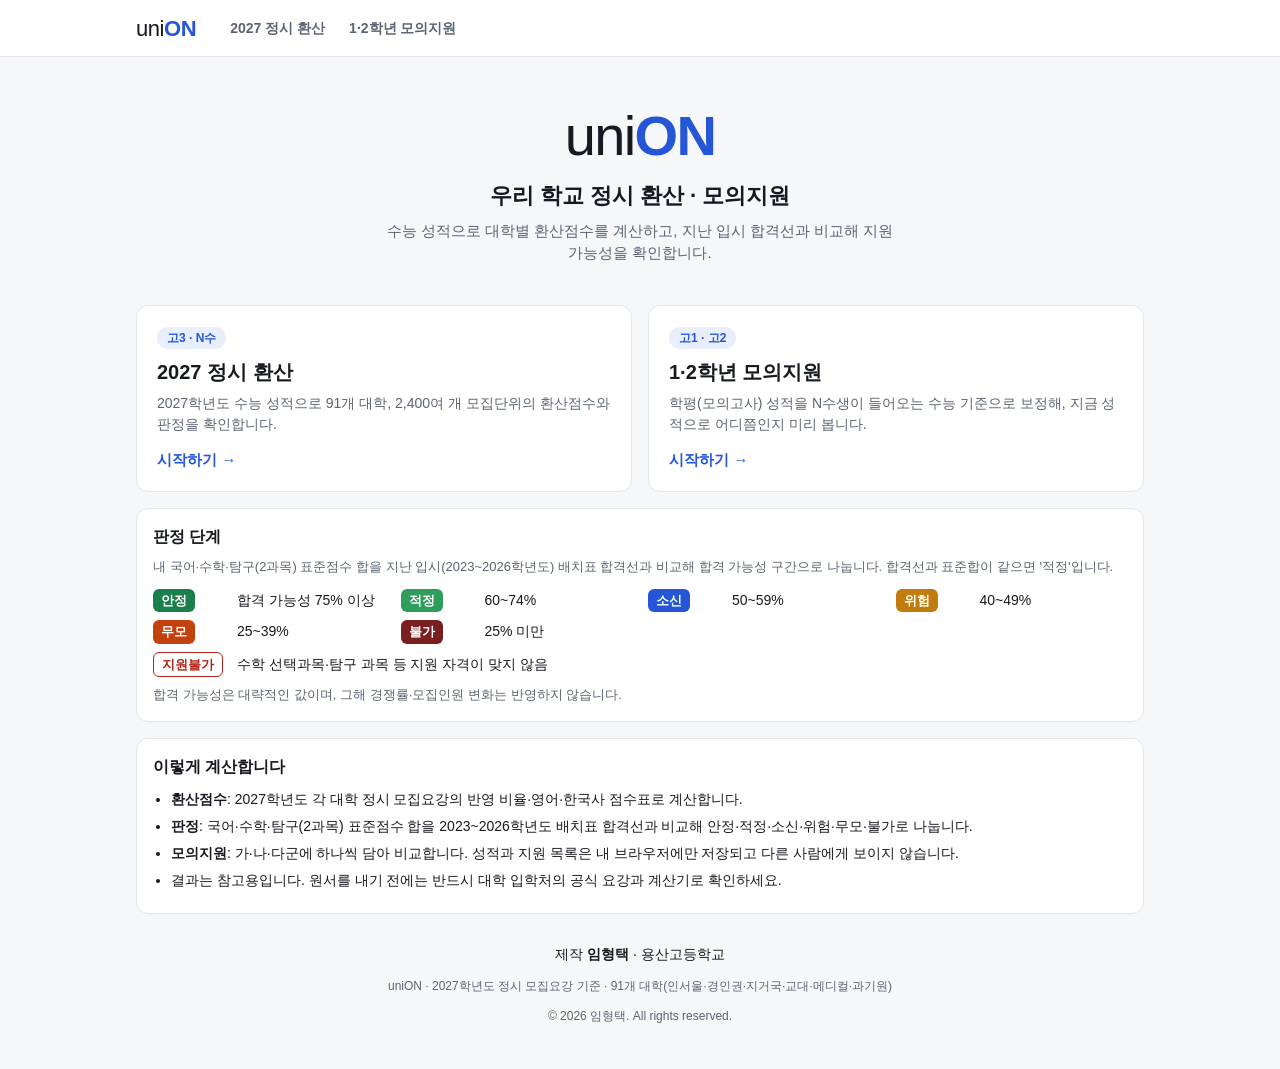
==== index.html @ ff9a6ece "사이트 갱신: 처음 화면에 판정 단계(안정~불가·지원불가) 설명 추가 Co-Authored-By: Claude Opus 5.5 <noreply@anthropic.com> Claud" ====
<!doctype html>
<html lang="ko">
<head>
<meta charset="utf-8">
<meta name="viewport" content="width=device-width, initial-scale=1">
<title>uniON</title>
<link rel="stylesheet" href="style.css">
</head>
<body data-mode="home">
<header class="top">
  <div class="wrap top-in">
    <a class="brand" href="index.html" aria-label="uniON 처음 화면">uni<b>ON</b></a>
    <nav class="tabs" aria-label="메뉴">
      <a href="jungsi.html">2027 정시 환산</a>
      <a href="mock.html">1·2학년 모의지원</a>
    </nav>
  </div>
</header>

<main class="wrap home">
  <section class="hero">
    <p class="hero-brand">uni<b>ON</b></p>
    <h1>우리 학교 정시 환산 · 모의지원</h1>
    <p class="hero-sub">수능 성적으로 대학별 환산점수를 계산하고, 지난 입시 합격선과 비교해 지원 가능성을 확인합니다.</p>
  </section>

  <section class="entry">
    <a class="entry-card" href="jungsi.html">
      <span class="entry-tag">고3 · N수</span>
      <h2>2027 정시 환산</h2>
      <p>2027학년도 수능 성적으로 91개 대학, 2,400여 개 모집단위의 환산점수와 판정을 확인합니다.</p>
      <span class="entry-go">시작하기 →</span>
    </a>
    <a class="entry-card" href="mock.html">
      <span class="entry-tag">고1 · 고2</span>
      <h2>1·2학년 모의지원</h2>
      <p>학평(모의고사) 성적을 N수생이 들어오는 수능 기준으로 보정해, 지금 성적으로 어디쯤인지 미리 봅니다.</p>
      <span class="entry-go">시작하기 →</span>
    </a>
  </section>

  <section class="card legend-home">
    <h2>판정 단계</h2>
    <p class="hint">내 국어·수학·탐구(2과목) 표준점수 합을 지난 입시(2023~2026학년도) 배치표 합격선과 비교해 합격 가능성 구간으로 나눕니다. 합격선과 표준합이 같으면 '적정'입니다.</p>
    <dl class="tiers-legend">
      <div><dt><span class="tier t1">안정</span></dt><dd>합격 가능성 75% 이상</dd></div>
      <div><dt><span class="tier t2">적정</span></dt><dd>60~74%</dd></div>
      <div><dt><span class="tier t3">소신</span></dt><dd>50~59%</dd></div>
      <div><dt><span class="tier t4">위험</span></dt><dd>40~49%</dd></div>
      <div><dt><span class="tier t5">무모</span></dt><dd>25~39%</dd></div>
      <div><dt><span class="tier t6">불가</span></dt><dd>25% 미만</dd></div>
      <div><dt><span class="tier t7">지원불가</span></dt><dd>수학 선택과목·탐구 과목 등 지원 자격이 맞지 않음</dd></div>
    </dl>
    <p class="hint">합격 가능성은 대략적인 값이며, 그해 경쟁률·모집인원 변화는 반영하지 않습니다.</p>
  </section>

  <section class="card about">
    <h2>이렇게 계산합니다</h2>
    <ul>
      <li><b>환산점수</b>: 2027학년도 각 대학 정시 모집요강의 반영 비율·영어·한국사 점수표로 계산합니다.</li>
      <li><b>판정</b>: 국어·수학·탐구(2과목) 표준점수 합을 2023~2026학년도 배치표 합격선과 비교해 안정·적정·소신·위험·무모·불가로 나눕니다.</li>
      <li><b>모의지원</b>: 가·나·다군에 하나씩 담아 비교합니다. 성적과 지원 목록은 내 브라우저에만 저장되고 다른 사람에게 보이지 않습니다.</li>
      <li>결과는 참고용입니다. 원서를 내기 전에는 반드시 대학 입학처의 공식 요강과 계산기로 확인하세요.</li>
    </ul>
  </section>
</main>

<footer class="wrap foot credit">
  <p class="maker">제작 <b>임형택</b> · 용산고등학교</p>
  <p>uniON · 2027학년도 정시 모집요강 기준 · 91개 대학(인서울·경인권·지거국·교대·메디컬·과기원)</p>
  <p class="copy">© 2026 임형택. All rights reserved.</p>
</footer>
</body>
</html>
---- style.css ----
[hidden] { display: none !important; }
:root {
  --bg: #f6f7f9;
  --card: #ffffff;
  --ink: #16191f;
  --sub: #5b6472;
  --line: #e3e6eb;
  --accent: #2456d6;
  --accent-soft: #e8eefc;
  --warn: #9a5b00;
  --warn-soft: #fff4e0;
  --bad: #b42318;
  --bar: #2456d6;
  --radius: 12px;
}
@media (prefers-color-scheme: dark) {
  :root {
    --bg: #0f1115; --card: #171a21; --ink: #e8eaee; --sub: #9aa3b2; --line: #2a2f3a;
    --accent: #7aa2ff; --accent-soft: #1c2640; --warn: #f0b458; --warn-soft: #2b2316; --bad: #ff8a80; --bar: #7aa2ff;
  }
}
* { box-sizing: border-box; }
html { -webkit-text-size-adjust: 100%; }
body {
  margin: 0; background: var(--bg); color: var(--ink);
  font: 15px/1.5 -apple-system, BlinkMacSystemFont, "Apple SD Gothic Neo", "Pretendard", "Noto Sans KR", "Malgun Gothic", sans-serif;
}
.wrap { max-width: 1040px; margin: 0 auto; padding: 0 16px; }
h1, h2 { margin: 0; }

.top { position: sticky; top: 0; z-index: 5; background: var(--card); border-bottom: 1px solid var(--line); }
.top-in { display: flex; align-items: center; justify-content: space-between; height: 56px; }
.top h1 { font-size: 20px; letter-spacing: -0.02em; }
.top h1 small { font-size: 13px; font-weight: 500; color: var(--sub); margin-left: 6px; }

.card { background: var(--card); border: 1px solid var(--line); border-radius: var(--radius); padding: 16px; margin-top: 16px; }
.card-head { display: flex; flex-wrap: wrap; align-items: baseline; gap: 4px 12px; margin-bottom: 12px; }
.card-head h2 { font-size: 16px; }
.hint { color: var(--sub); font-size: 13px; }

.grid { display: grid; grid-template-columns: repeat(auto-fill, minmax(280px, 1fr)); gap: 12px; }
fieldset.area { border: 1px solid var(--line); border-radius: 10px; margin: 0; padding: 10px 12px 12px; display: grid; grid-template-columns: repeat(4, 1fr); gap: 8px; min-width: 0; }
fieldset.area.small { grid-template-columns: repeat(2, 1fr); }
fieldset.area legend { font-weight: 600; font-size: 14px; padding: 0 4px; }
fieldset.area label { display: flex; flex-direction: column; gap: 4px; font-size: 12px; color: var(--sub); min-width: 0; }
fieldset.area label.wide { grid-column: 1 / -1; }
input, select {
  font: inherit; color: var(--ink); background: var(--card); border: 1px solid var(--line); border-radius: 8px;
  padding: 7px 8px; width: 100%; min-width: 0;
}
input:focus, select:focus { outline: 2px solid var(--accent); outline-offset: -1px; border-color: transparent; }
.form-foot { display: flex; justify-content: flex-end; gap: 8px; margin-top: 12px; }

.btn { font: inherit; font-weight: 600; border-radius: 8px; padding: 8px 14px; cursor: pointer; border: 1px solid var(--line); background: var(--card); color: var(--ink); }
.btn.primary { background: var(--accent); border-color: var(--accent); color: #fff; }
.btn.ghost:hover { background: var(--accent-soft); }

.notice { margin: 12px 0 0; padding: 10px 12px; border-radius: 10px; background: var(--warn-soft); color: var(--warn); font-size: 13px; }
.notice:empty { display: none; }

.search input[type="search"] { font-size: 16px; padding: 10px 12px; }
.filters { display: flex; flex-wrap: wrap; gap: 8px; margin-top: 10px; }
.filters select { width: auto; flex: 1 1 140px; }
.chips { display: flex; gap: 6px; flex-wrap: wrap; }
.chip { font: inherit; font-size: 14px; border: 1px solid var(--line); background: var(--card); color: var(--ink); border-radius: 999px; padding: 6px 12px; cursor: pointer; }
.chip[aria-pressed="true"] { background: var(--accent); border-color: var(--accent); color: #fff; }
.toggles { display: flex; flex-wrap: wrap; gap: 16px; margin-top: 10px; }
.switch { display: inline-flex; align-items: center; gap: 6px; font-size: 14px; cursor: pointer; }
.switch input { width: 18px; height: 18px; accent-color: var(--accent); }

.result-head { margin: 16px 2px 8px; color: var(--sub); font-size: 13px; }
.results { list-style: none; margin: 0; padding: 0; background: var(--card); border: 1px solid var(--line); border-radius: var(--radius); overflow: hidden; }
.results:empty { display: none; }
.row { display: grid; grid-template-columns: minmax(0, 2.2fr) 48px 48px minmax(0, 1.5fr) 150px; gap: 12px; align-items: center; padding: 12px 16px; border-top: 1px solid var(--line); }
.row:first-child { border-top: 0; }
.row.head { font-size: 12px; color: var(--sub); background: var(--bg); padding-top: 8px; padding-bottom: 8px; }
.u-name { font-weight: 600; }
.u-unit { font-size: 14px; }
.u-col { font-size: 12px; color: var(--sub); }
.gun, .quota { font-variant-numeric: tabular-nums; text-align: center; }
.score { font-variant-numeric: tabular-nums; }
.score b { font-size: 16px; }
.score .of { color: var(--sub); font-size: 12px; }
.bar { height: 6px; background: var(--line); border-radius: 3px; margin-top: 4px; overflow: hidden; }
.bar i { display: block; height: 100%; background: var(--bar); }
.tag { display: inline-block; font-size: 11px; border-radius: 4px; padding: 1px 5px; margin: 2px 4px 0 0; background: var(--accent-soft); color: var(--accent); }
.tag.warn { background: var(--warn-soft); color: var(--warn); }
.tag.bad { background: transparent; color: var(--bad); border: 1px solid currentColor; }
.verdict { font-size: 12px; color: var(--sub); text-align: right; }
.empty { padding: 24px; text-align: center; color: var(--sub); }
.more { display: block; margin: 12px auto; }
.foot { color: var(--sub); font-size: 12px; padding-top: 16px; padding-bottom: 32px; }

@media (max-width: 720px) {
  .row { grid-template-columns: 1fr auto; grid-template-areas: "name score" "meta score" "verdict verdict"; gap: 4px 12px; }
  .row.head { display: none; }
  .row .who { grid-area: name; }
  .row .meta { grid-area: meta; font-size: 12px; color: var(--sub); }
  .row .score { grid-area: score; text-align: right; min-width: 110px; }
  .row .verdict { grid-area: verdict; text-align: left; }
  .row .gun, .row .quota { display: none; }
  fieldset.area { grid-template-columns: repeat(2, 1fr); }
}
@media (min-width: 721px) { .row .meta { display: none; } }

.chips.tiers { margin-top: 10px; }
.tier { display: inline-block; white-space: nowrap; font-size: 13px; font-weight: 700; border-radius: 6px; padding: 2px 8px; color: #fff; }
.tier.t1 { background: #1a7f4b; } .tier.t2 { background: #2f9e5c; } .tier.t3 { background: #2456d6; }
.tier.t4 { background: #c27c0e; } .tier.t5 { background: #c2410c; } .tier.t6 { background: #7a1f1f; }
.tier.t7 { background: transparent; color: var(--bad); border: 1px solid currentColor; }
.verdict .of { color: var(--sub); font-size: 12px; }

.slots { display: grid; grid-template-columns: repeat(3, minmax(0, 1fr)); gap: 10px; }
.slot { border: 1px solid var(--line); border-radius: 10px; padding: 10px 12px; min-width: 0; }
.slot.empty { border-style: dashed; color: var(--sub); }
.slot-gun { font-size: 12px; font-weight: 700; color: var(--accent); margin-bottom: 2px; }
.slot-foot { display: flex; align-items: center; gap: 8px; margin-top: 6px; flex-wrap: wrap; }
.slot .of { color: var(--sub); font-size: 12px; }
.unpick { margin-left: auto; font: inherit; font-size: 12px; background: none; border: 0; color: var(--sub); cursor: pointer; text-decoration: underline; padding: 0; }
.pick { display: block; margin: 6px 0 0 auto; font: inherit; font-size: 12px; border: 1px solid var(--line); background: var(--card); color: var(--ink); border-radius: 6px; padding: 3px 8px; cursor: pointer; }
.pick.on { background: var(--accent); border-color: var(--accent); color: #fff; }
@media (max-width: 720px) {
  .slots { grid-template-columns: 1fr; }
  .pick { display: inline-block; margin: 0 0 0 8px; }
}

.cut { font-size: 11px; line-height: 1.45; color: var(--sub); margin-top: 4px; font-variant-numeric: tabular-nums; }
.cut b { color: var(--ink); font-weight: 600; }
.cut span { display: block; white-space: nowrap; }
@media (max-width: 720px) { .cut { display: inline; margin-left: 8px; } .cut span { display: inline; margin-right: 8px; } }

.legend summary { font-weight: 700; cursor: pointer; }
.legend .hint { margin: 10px 0 0; }
.tiers-legend { display: grid; grid-template-columns: repeat(auto-fill, minmax(220px, 1fr)); gap: 8px 16px; margin: 12px 0 0; }
.tiers-legend div { display: flex; align-items: center; gap: 8px; }
.tiers-legend dt { flex: 0 0 76px; margin: 0; }
.tiers-legend dd { margin: 0; font-size: 14px; }

/* ---------- 머리글: 브랜드·탭 ---------- */
.top-in { gap: 12px; }
.brand { font-size: 22px; font-weight: 500; letter-spacing: -0.02em; color: var(--ink); text-decoration: none; }
.brand b, .hero-brand b { color: var(--accent); font-weight: 800; }
.tabs { display: flex; gap: 4px; margin-right: auto; margin-left: 12px; }
.tabs a { font-size: 14px; font-weight: 600; color: var(--sub); text-decoration: none; padding: 8px 10px; border-radius: 8px; white-space: nowrap; }
.tabs a:hover { background: var(--accent-soft); color: var(--ink); }
.tabs a[aria-current="page"] { color: var(--accent); background: var(--accent-soft); }
@media (max-width: 560px) {
  .top-in { flex-wrap: wrap; height: auto; padding-top: 10px; padding-bottom: 6px; row-gap: 6px; }
  .tabs { order: 3; width: 100%; margin: 0; }
  .tabs a { flex: 1; text-align: center; }
}

/* ---------- 처음 화면 ---------- */
.hero { padding: 48px 0 24px; text-align: center; }
.hero-brand { font-size: 56px; font-weight: 500; letter-spacing: -0.03em; margin: 0; line-height: 1.1; }
.hero h1 { font-size: 22px; margin-top: 12px; }
.hero-sub { color: var(--sub); margin: 8px auto 0; max-width: 520px; }
.entry { display: grid; grid-template-columns: repeat(2, minmax(0, 1fr)); gap: 16px; margin-top: 16px; }
.entry-card { display: block; background: var(--card); border: 1px solid var(--line); border-radius: var(--radius); padding: 20px; color: var(--ink); text-decoration: none; transition: border-color .15s, transform .15s; }
.entry-card:hover { border-color: var(--accent); transform: translateY(-2px); }
.entry-card h2 { font-size: 20px; margin: 8px 0 6px; }
.entry-card p { color: var(--sub); margin: 0; font-size: 14px; }
.entry-tag { display: inline-block; font-size: 12px; font-weight: 700; color: var(--accent); background: var(--accent-soft); border-radius: 999px; padding: 2px 10px; }
.entry-go { display: inline-block; margin-top: 14px; font-weight: 700; color: var(--accent); }
.about h2 { font-size: 16px; }
.about ul { margin: 10px 0 0; padding-left: 18px; }
.about li { margin: 6px 0; font-size: 14px; }
.foot.credit { text-align: center; }
.foot .maker { font-size: 14px; color: var(--ink); margin-bottom: 4px; }
@media (max-width: 640px) { .entry { grid-template-columns: 1fr; } .hero { padding-top: 32px; } .hero-brand { font-size: 44px; } }

/* ---------- 1·2학년: 보정 결과 ---------- */
fieldset.area.three { grid-template-columns: repeat(2, 1fr); }
.table-wrap { overflow-x: auto; }
table.proj { width: 100%; border-collapse: collapse; font-size: 14px; font-variant-numeric: tabular-nums; }
table.proj th, table.proj td { padding: 8px 10px; border-top: 1px solid var(--line); text-align: right; white-space: nowrap; }
table.proj thead th { color: var(--sub); font-size: 12px; font-weight: 600; border-top: 0; }
table.proj th:first-child, table.proj td:first-child { text-align: left; }
.drop { color: var(--bad); font-size: 12px; }
.why { margin-top: 12px; }
.why summary { cursor: pointer; font-weight: 600; font-size: 14px; }
.why p { font-size: 13px; color: var(--sub); margin: 8px 0 0; }
@media (max-width: 560px) { table.proj { font-size: 13px; } table.proj th, table.proj td { padding: 7px 5px; } table.proj .drop { display: block; } }
.foot .copy { margin-top: 6px; font-size: 12px; color: var(--sub); }
.form-note { margin: 0 0 12px; }
fieldset.area.three3 { grid-template-columns: repeat(3, 1fr); }
.est { color: var(--warn); }
.proj-note { margin: 8px 0 0; }
.tag.camp { background: var(--warn-soft); color: var(--warn); font-weight: 700; vertical-align: 2px; }
.slot-cut { margin-top: 6px; } .slot-cut span { display: inline; margin-right: 8px; }
.legend-home h2 { font-size: 16px; }
.legend-home .hint { display: block; margin: 8px 0 0; }
.tiers-legend div:last-child { grid-column: 1 / -1; }
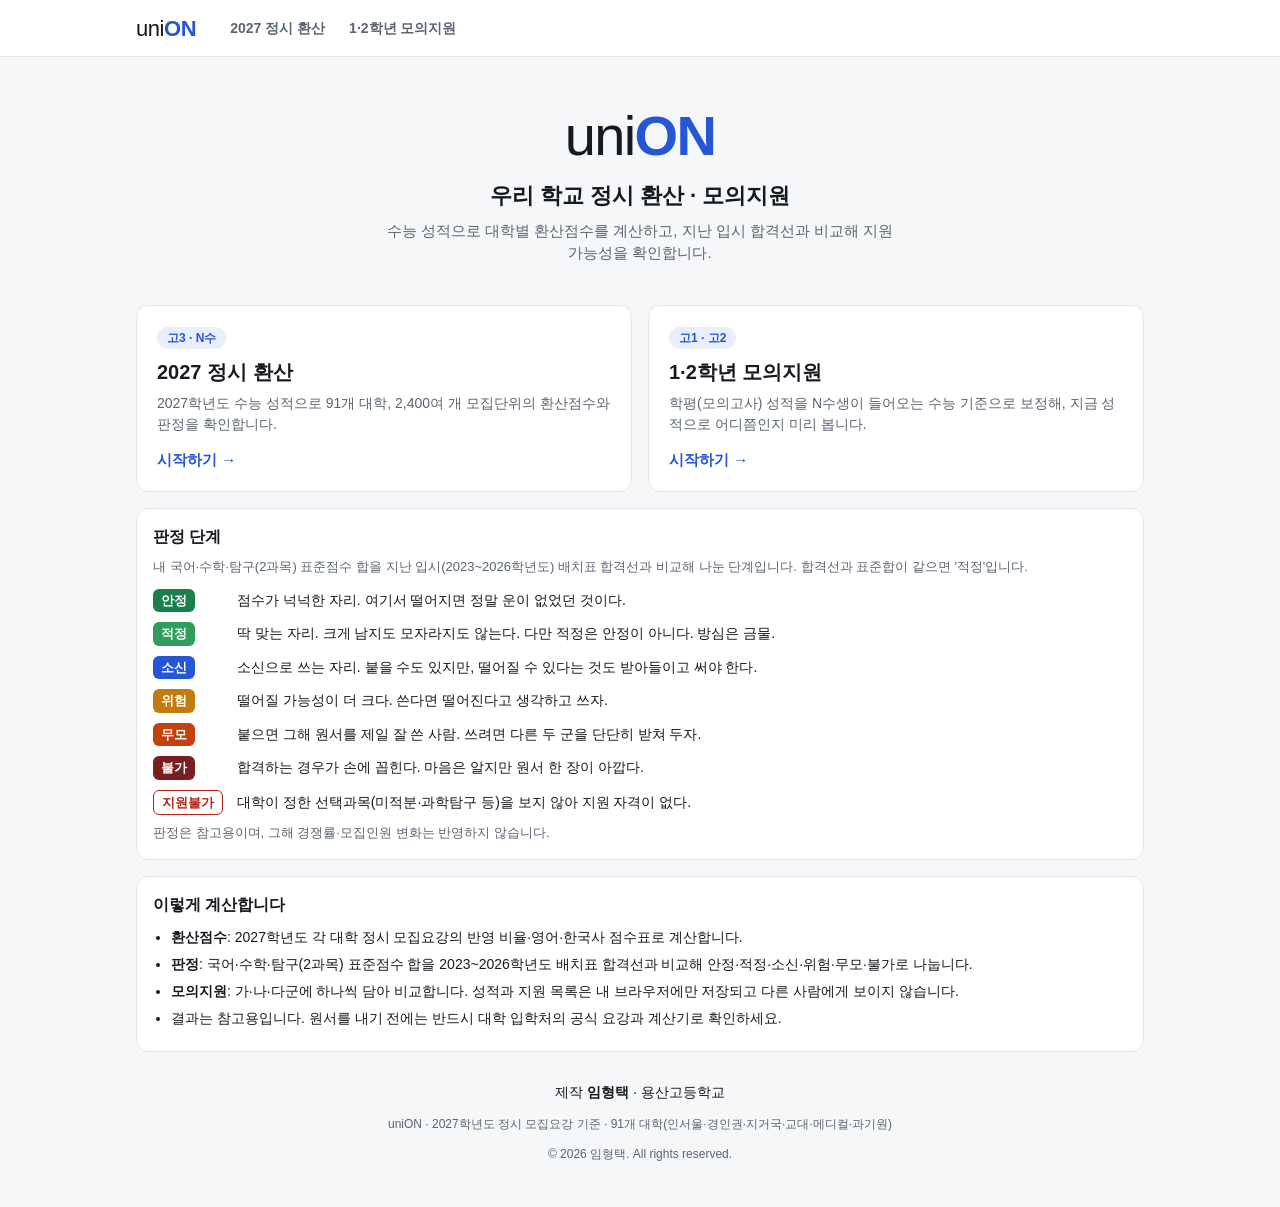
==== commit 9f8452cf: "사이트 갱신: 판정 단계 설명을 퍼센트 대신 말로 풀어 씀(처음 화면·정시·모의지원) Co-Authored-By: Claude Opus 5.5 <noreply@anthropic.c" ====
--- a/index.html
+++ b/index.html
@@ -41,17 +41,17 @@
 
   <section class="card legend-home">
     <h2>판정 단계</h2>
-    <p class="hint">내 국어·수학·탐구(2과목) 표준점수 합을 지난 입시(2023~2026학년도) 배치표 합격선과 비교해 합격 가능성 구간으로 나눕니다. 합격선과 표준합이 같으면 '적정'입니다.</p>
+    <p class="hint">내 국어·수학·탐구(2과목) 표준점수 합을 지난 입시(2023~2026학년도) 배치표 합격선과 비교해 나눈 단계입니다. 합격선과 표준합이 같으면 '적정'입니다.</p>
     <dl class="tiers-legend">
-      <div><dt><span class="tier t1">안정</span></dt><dd>합격 가능성 75% 이상</dd></div>
-      <div><dt><span class="tier t2">적정</span></dt><dd>60~74%</dd></div>
-      <div><dt><span class="tier t3">소신</span></dt><dd>50~59%</dd></div>
-      <div><dt><span class="tier t4">위험</span></dt><dd>40~49%</dd></div>
-      <div><dt><span class="tier t5">무모</span></dt><dd>25~39%</dd></div>
-      <div><dt><span class="tier t6">불가</span></dt><dd>25% 미만</dd></div>
-      <div><dt><span class="tier t7">지원불가</span></dt><dd>수학 선택과목·탐구 과목 등 지원 자격이 맞지 않음</dd></div>
+      <div><dt><span class="tier t1">안정</span></dt><dd>점수가 넉넉한 자리. 여기서 떨어지면 정말 운이 없었던 것이다.</dd></div>
+      <div><dt><span class="tier t2">적정</span></dt><dd>딱 맞는 자리. 크게 남지도 모자라지도 않는다. 다만 적정은 안정이 아니다. 방심은 금물.</dd></div>
+      <div><dt><span class="tier t3">소신</span></dt><dd>소신으로 쓰는 자리. 붙을 수도 있지만, 떨어질 수 있다는 것도 받아들이고 써야 한다.</dd></div>
+      <div><dt><span class="tier t4">위험</span></dt><dd>떨어질 가능성이 더 크다. 쓴다면 떨어진다고 생각하고 쓰자.</dd></div>
+      <div><dt><span class="tier t5">무모</span></dt><dd>붙으면 그해 원서를 제일 잘 쓴 사람. 쓰려면 다른 두 군을 단단히 받쳐 두자.</dd></div>
+      <div><dt><span class="tier t6">불가</span></dt><dd>합격하는 경우가 손에 꼽힌다. 마음은 알지만 원서 한 장이 아깝다.</dd></div>
+      <div><dt><span class="tier t7">지원불가</span></dt><dd>대학이 정한 선택과목(미적분·과학탐구 등)을 보지 않아 지원 자격이 없다.</dd></div>
     </dl>
-    <p class="hint">합격 가능성은 대략적인 값이며, 그해 경쟁률·모집인원 변화는 반영하지 않습니다.</p>
+    <p class="hint">판정은 참고용이며, 그해 경쟁률·모집인원 변화는 반영하지 않습니다.</p>
   </section>
 
   <section class="card about">
--- a/style.css
+++ b/style.css
@@ -191,3 +191,6 @@
 .legend-home h2 { font-size: 16px; }
 .legend-home .hint { display: block; margin: 8px 0 0; }
 .tiers-legend div:last-child { grid-column: 1 / -1; }
+.tiers-legend { grid-template-columns: 1fr; gap: 10px; }
+.tiers-legend div:last-child { grid-column: auto; }
+.tiers-legend dd { line-height: 1.5; }
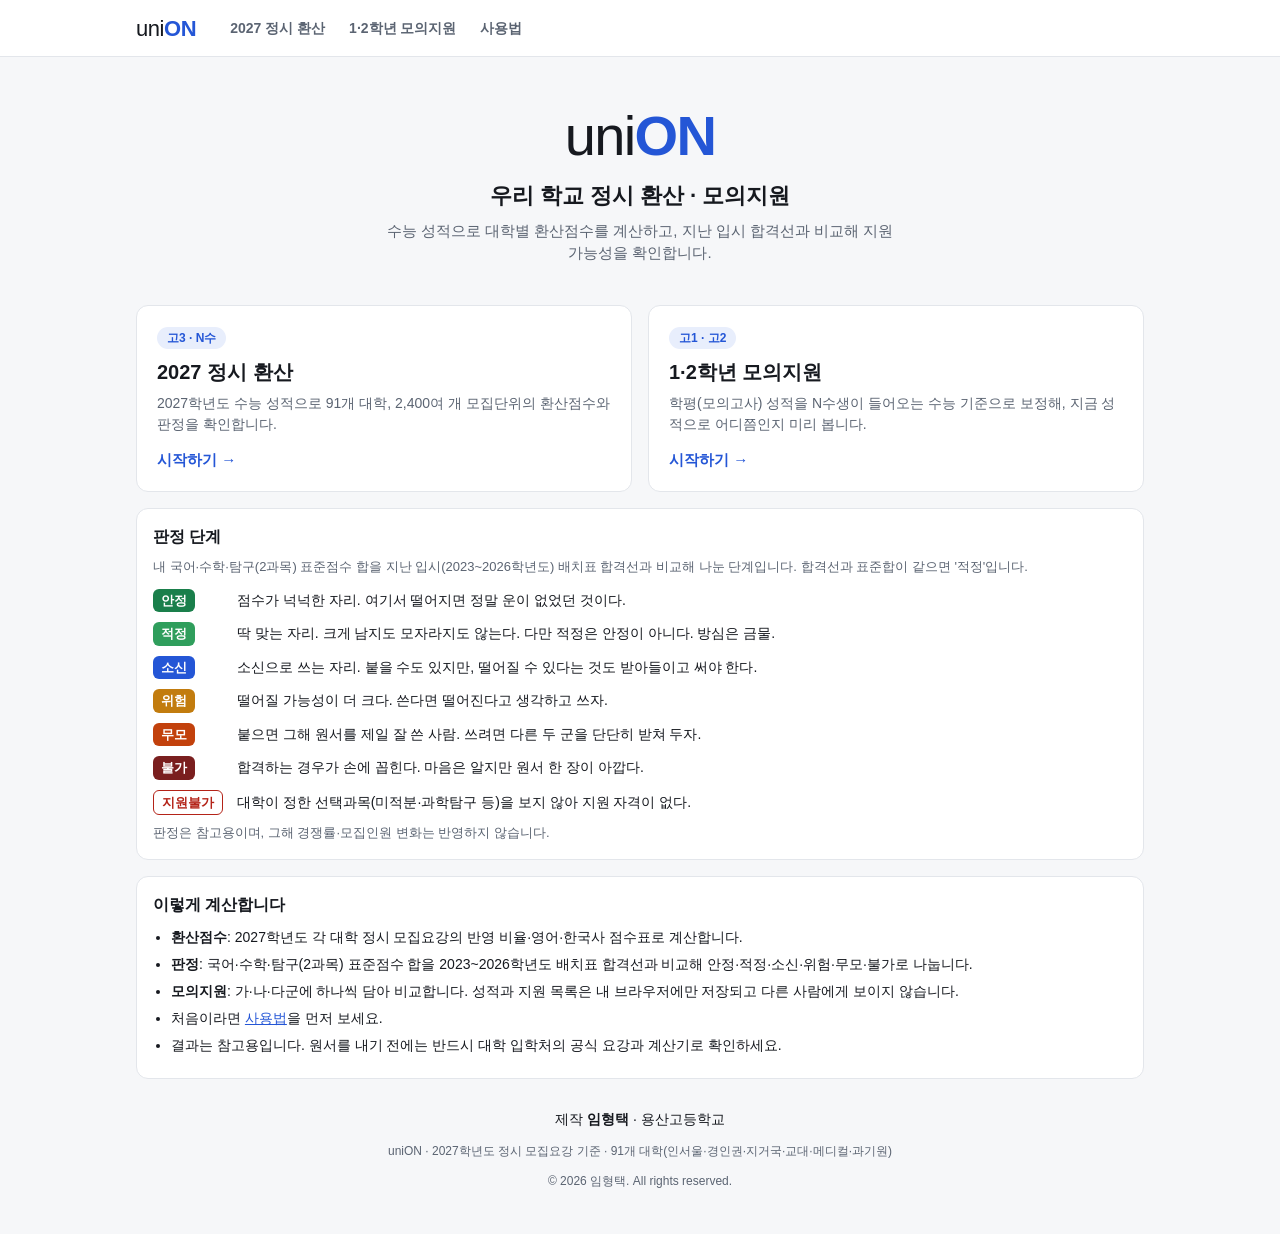
==== commit 8cf318b6: "사이트 갱신: 사용법 페이지(guide.html) 추가, 모든 화면 메뉴에 '사용법' 탭 Co-Authored-By: Claude Opus 5.5 <noreply@anthropic" ====
--- a/index.html
+++ b/index.html
@@ -13,6 +13,7 @@
     <nav class="tabs" aria-label="메뉴">
       <a href="jungsi.html">2027 정시 환산</a>
       <a href="mock.html">1·2학년 모의지원</a>
+      <a href="guide.html">사용법</a>
     </nav>
   </div>
 </header>
@@ -60,6 +61,7 @@
       <li><b>환산점수</b>: 2027학년도 각 대학 정시 모집요강의 반영 비율·영어·한국사 점수표로 계산합니다.</li>
       <li><b>판정</b>: 국어·수학·탐구(2과목) 표준점수 합을 2023~2026학년도 배치표 합격선과 비교해 안정·적정·소신·위험·무모·불가로 나눕니다.</li>
       <li><b>모의지원</b>: 가·나·다군에 하나씩 담아 비교합니다. 성적과 지원 목록은 내 브라우저에만 저장되고 다른 사람에게 보이지 않습니다.</li>
+      <li>처음이라면 <a href="guide.html">사용법</a>을 먼저 보세요.</li>
       <li>결과는 참고용입니다. 원서를 내기 전에는 반드시 대학 입학처의 공식 요강과 계산기로 확인하세요.</li>
     </ul>
   </section>
--- a/style.css
+++ b/style.css
@@ -194,3 +194,12 @@
 .tiers-legend { grid-template-columns: 1fr; gap: 10px; }
 .tiers-legend div:last-child { grid-column: auto; }
 .tiers-legend dd { line-height: 1.5; }
+
+/* ---------- 사용법 ---------- */
+.guide h1 { font-size: 24px; margin-top: 24px; }
+.guide h2 { font-size: 16px; }
+.guide ul, .guide ol { margin: 10px 0 0; padding-left: 20px; }
+.guide li { margin: 6px 0; font-size: 14px; line-height: 1.6; }
+.guide code { background: var(--bg); border: 1px solid var(--line); border-radius: 4px; padding: 0 4px; font-size: 13px; }
+.guide a, .about a { color: var(--accent); }
+@media (max-width: 560px) { .tabs a { padding: 8px 4px; font-size: 13px; } }
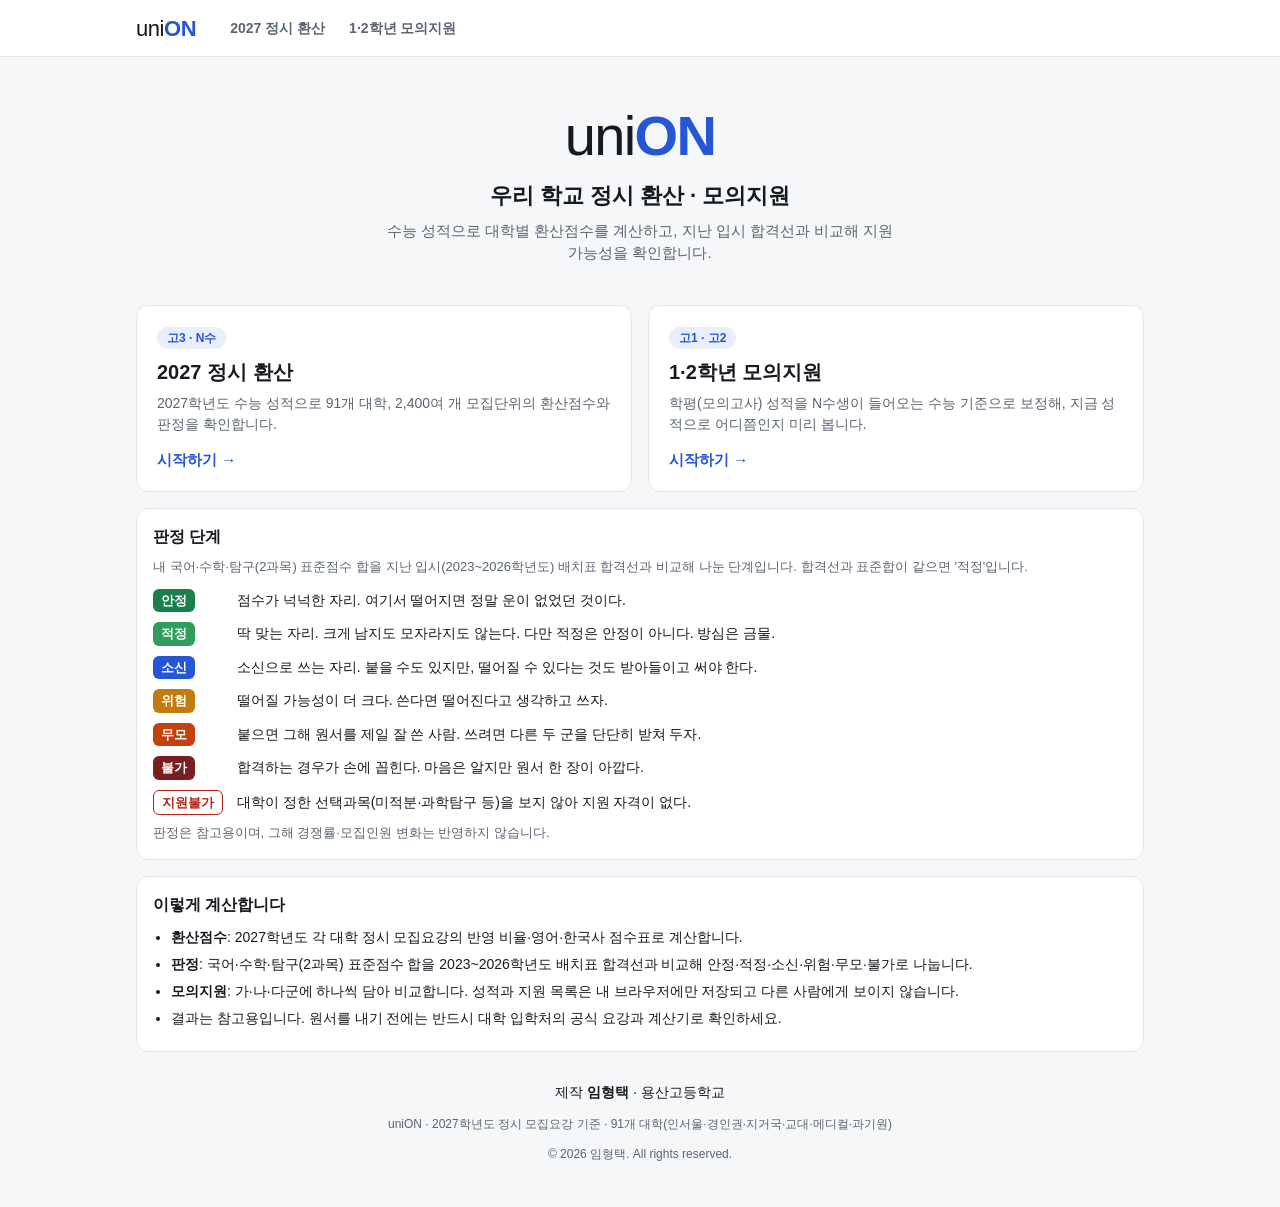
==== commit d6b636c0: "사이트 갱신: 사용법 페이지를 사이트에서 빼고 PDF로 따로 배포하기로 함 Co-Authored-By: Claude Opus 5.5 <noreply@anthropic.com> Cl" ====
--- a/index.html
+++ b/index.html
@@ -13,7 +13,6 @@
     <nav class="tabs" aria-label="메뉴">
       <a href="jungsi.html">2027 정시 환산</a>
       <a href="mock.html">1·2학년 모의지원</a>
-      <a href="guide.html">사용법</a>
     </nav>
   </div>
 </header>
@@ -61,7 +60,6 @@
       <li><b>환산점수</b>: 2027학년도 각 대학 정시 모집요강의 반영 비율·영어·한국사 점수표로 계산합니다.</li>
       <li><b>판정</b>: 국어·수학·탐구(2과목) 표준점수 합을 2023~2026학년도 배치표 합격선과 비교해 안정·적정·소신·위험·무모·불가로 나눕니다.</li>
       <li><b>모의지원</b>: 가·나·다군에 하나씩 담아 비교합니다. 성적과 지원 목록은 내 브라우저에만 저장되고 다른 사람에게 보이지 않습니다.</li>
-      <li>처음이라면 <a href="guide.html">사용법</a>을 먼저 보세요.</li>
       <li>결과는 참고용입니다. 원서를 내기 전에는 반드시 대학 입학처의 공식 요강과 계산기로 확인하세요.</li>
     </ul>
   </section>
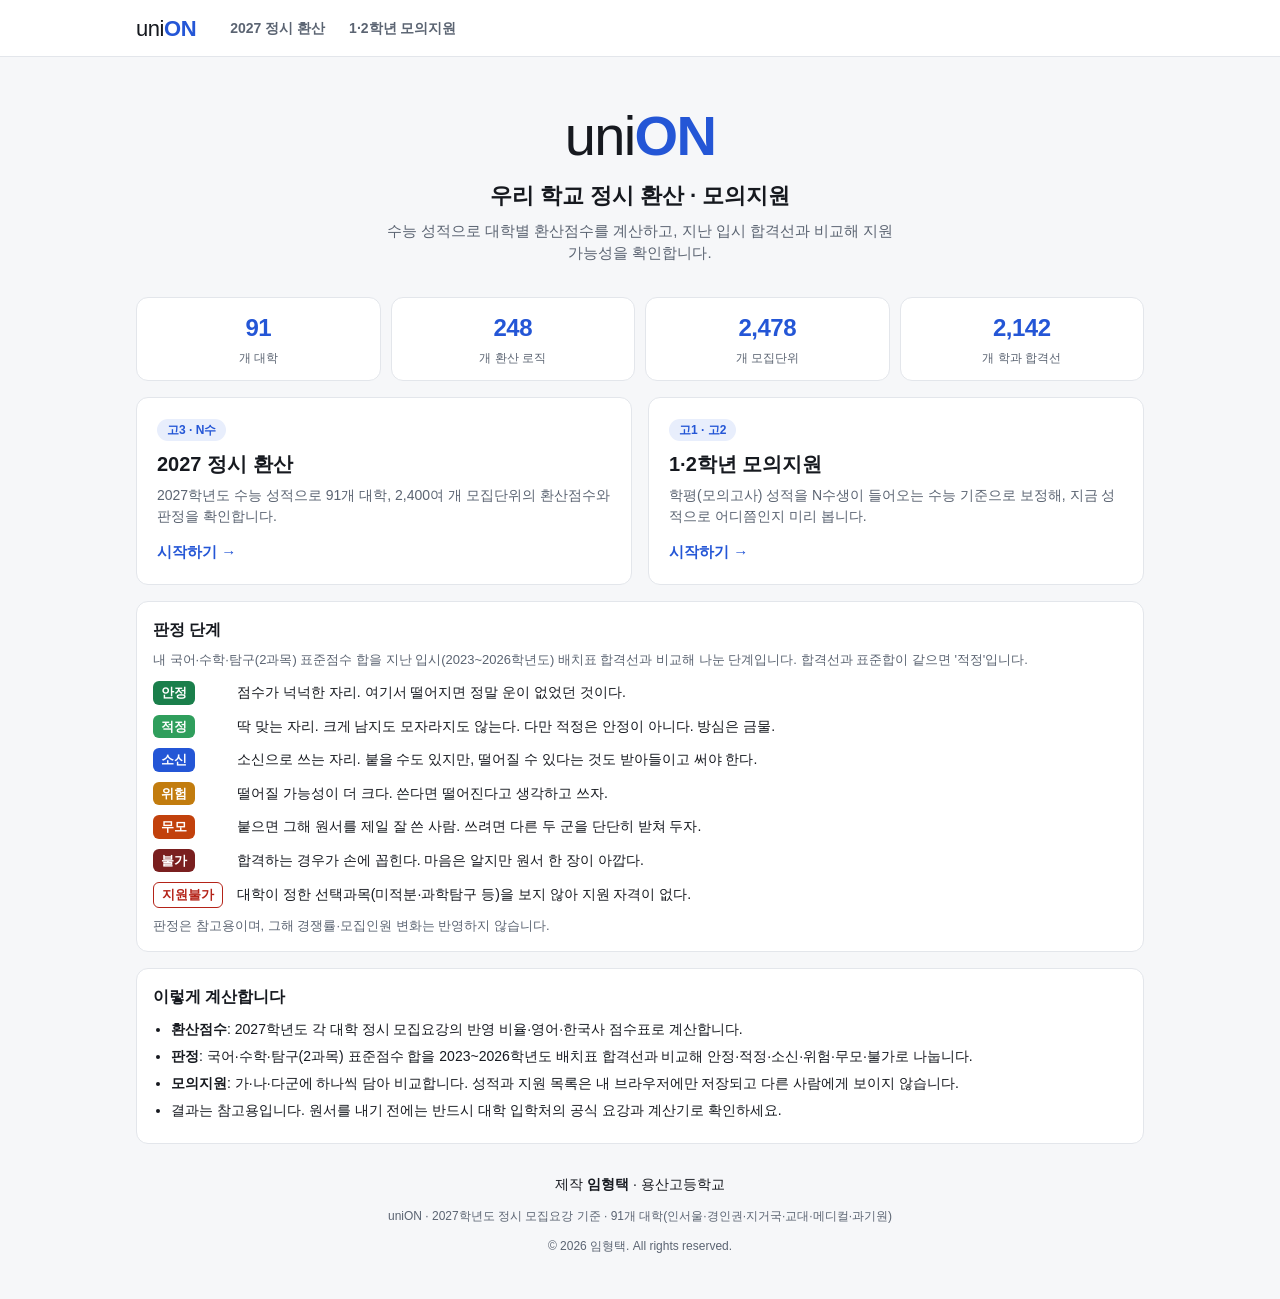
==== commit af01258e: "사이트 갱신: 처음 화면에 수록 범위(91개 대학·248개 환산 로직·2,478개 모집단위·2,142개 학과 합격선) 표시 Co-Authored-By: Claude Opus 5.5" ====
--- a/index.html
+++ b/index.html
@@ -22,6 +22,13 @@
     <p class="hero-brand">uni<b>ON</b></p>
     <h1>우리 학교 정시 환산 · 모의지원</h1>
     <p class="hero-sub">수능 성적으로 대학별 환산점수를 계산하고, 지난 입시 합격선과 비교해 지원 가능성을 확인합니다.</p>
+  </section>
+
+  <section class="stats" aria-label="수록 범위">
+    <div><b>91</b><span>개 대학</span></div>
+    <div><b>248</b><span>개 환산 로직</span></div>
+    <div><b>2,478</b><span>개 모집단위</span></div>
+    <div><b>2,142</b><span>개 학과 합격선</span></div>
   </section>
 
   <section class="entry">
--- a/style.css
+++ b/style.css
@@ -203,3 +203,8 @@
 .guide code { background: var(--bg); border: 1px solid var(--line); border-radius: 4px; padding: 0 4px; font-size: 13px; }
 .guide a, .about a { color: var(--accent); }
 @media (max-width: 560px) { .tabs a { padding: 8px 4px; font-size: 13px; } }
+.stats { display: grid; grid-template-columns: repeat(4, minmax(0, 1fr)); gap: 10px; margin-top: 8px; }
+.stats div { background: var(--card); border: 1px solid var(--line); border-radius: var(--radius); padding: 12px 8px; text-align: center; }
+.stats b { display: block; font-size: 24px; color: var(--accent); font-variant-numeric: tabular-nums; letter-spacing: -0.02em; }
+.stats span { font-size: 12px; color: var(--sub); }
+@media (max-width: 560px) { .stats { grid-template-columns: repeat(2, minmax(0, 1fr)); } }
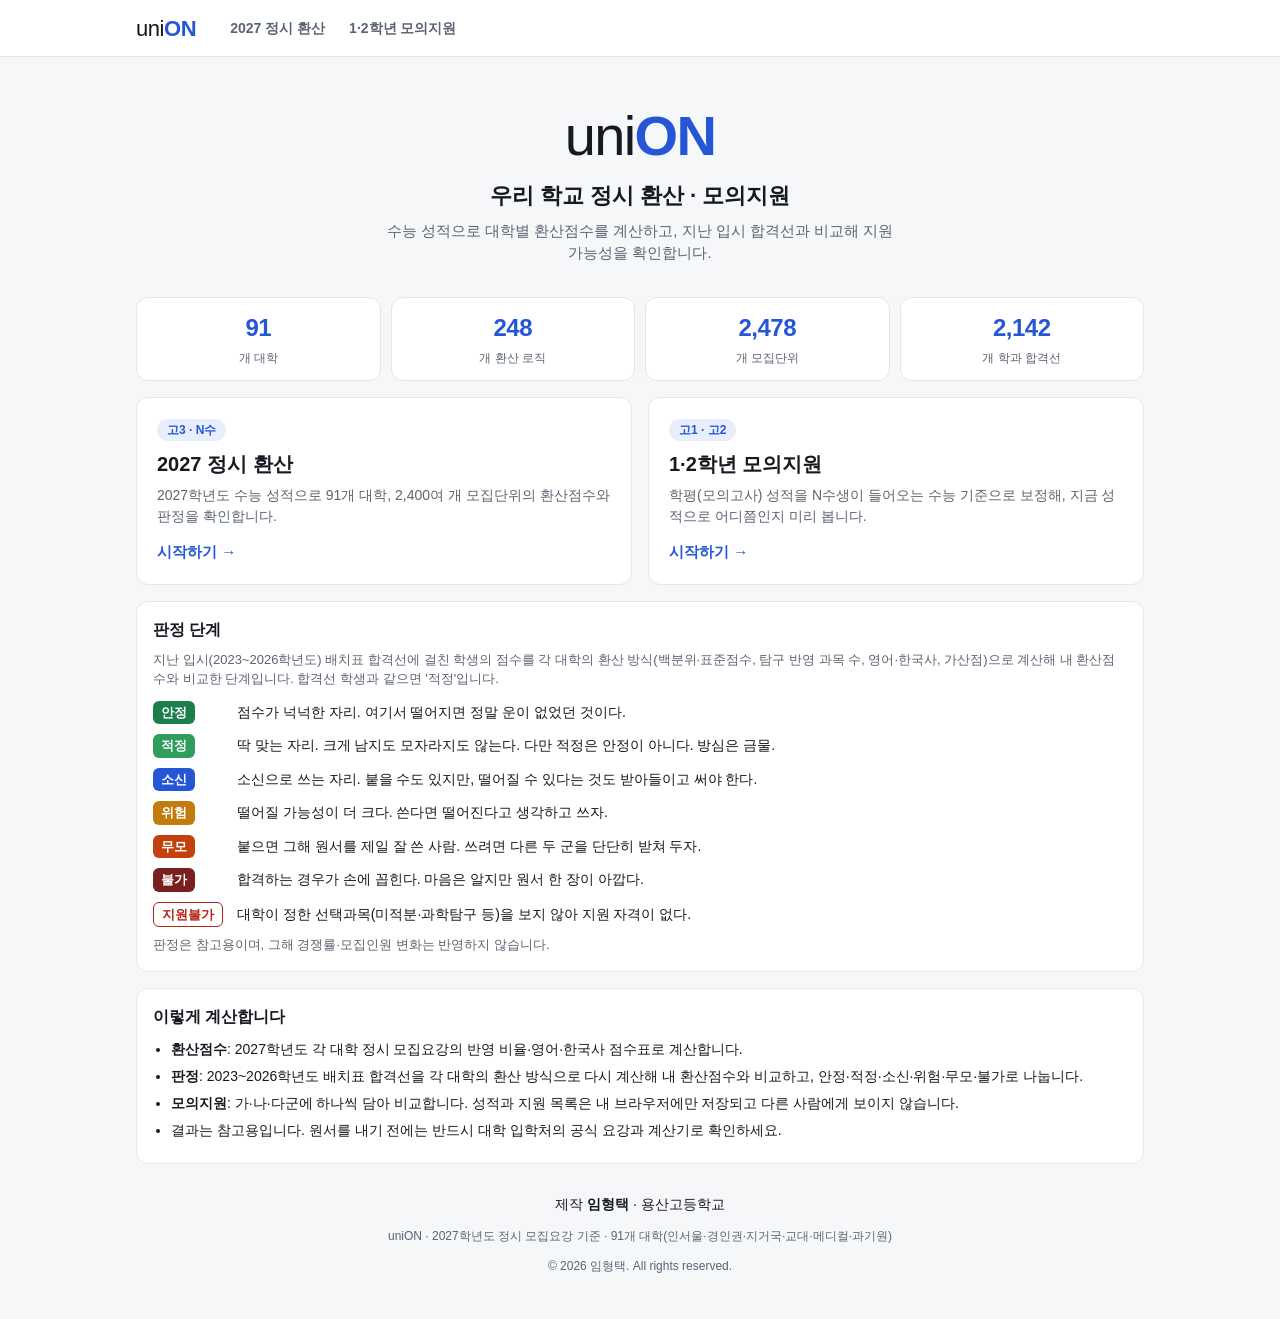
==== commit 97fceabd: "사이트 갱신: 판정을 대학별 환산 방식으로: 합격선 학생의 성적을 그 대학 환산식으로 계산해 비교 Co-Authored-By: Claude Opus 5.5 <noreply@anth" ====
--- a/index.html
+++ b/index.html
@@ -48,7 +48,7 @@
 
   <section class="card legend-home">
     <h2>판정 단계</h2>
-    <p class="hint">내 국어·수학·탐구(2과목) 표준점수 합을 지난 입시(2023~2026학년도) 배치표 합격선과 비교해 나눈 단계입니다. 합격선과 표준합이 같으면 '적정'입니다.</p>
+    <p class="hint">지난 입시(2023~2026학년도) 배치표 합격선에 걸친 학생의 점수를 각 대학의 환산 방식(백분위·표준점수, 탐구 반영 과목 수, 영어·한국사, 가산점)으로 계산해 내 환산점수와 비교한 단계입니다. 합격선 학생과 같으면 '적정'입니다.</p>
     <dl class="tiers-legend">
       <div><dt><span class="tier t1">안정</span></dt><dd>점수가 넉넉한 자리. 여기서 떨어지면 정말 운이 없었던 것이다.</dd></div>
       <div><dt><span class="tier t2">적정</span></dt><dd>딱 맞는 자리. 크게 남지도 모자라지도 않는다. 다만 적정은 안정이 아니다. 방심은 금물.</dd></div>
@@ -65,7 +65,7 @@
     <h2>이렇게 계산합니다</h2>
     <ul>
       <li><b>환산점수</b>: 2027학년도 각 대학 정시 모집요강의 반영 비율·영어·한국사 점수표로 계산합니다.</li>
-      <li><b>판정</b>: 국어·수학·탐구(2과목) 표준점수 합을 2023~2026학년도 배치표 합격선과 비교해 안정·적정·소신·위험·무모·불가로 나눕니다.</li>
+      <li><b>판정</b>: 2023~2026학년도 배치표 합격선을 각 대학의 환산 방식으로 다시 계산해 내 환산점수와 비교하고, 안정·적정·소신·위험·무모·불가로 나눕니다.</li>
       <li><b>모의지원</b>: 가·나·다군에 하나씩 담아 비교합니다. 성적과 지원 목록은 내 브라우저에만 저장되고 다른 사람에게 보이지 않습니다.</li>
       <li>결과는 참고용입니다. 원서를 내기 전에는 반드시 대학 입학처의 공식 요강과 계산기로 확인하세요.</li>
     </ul>
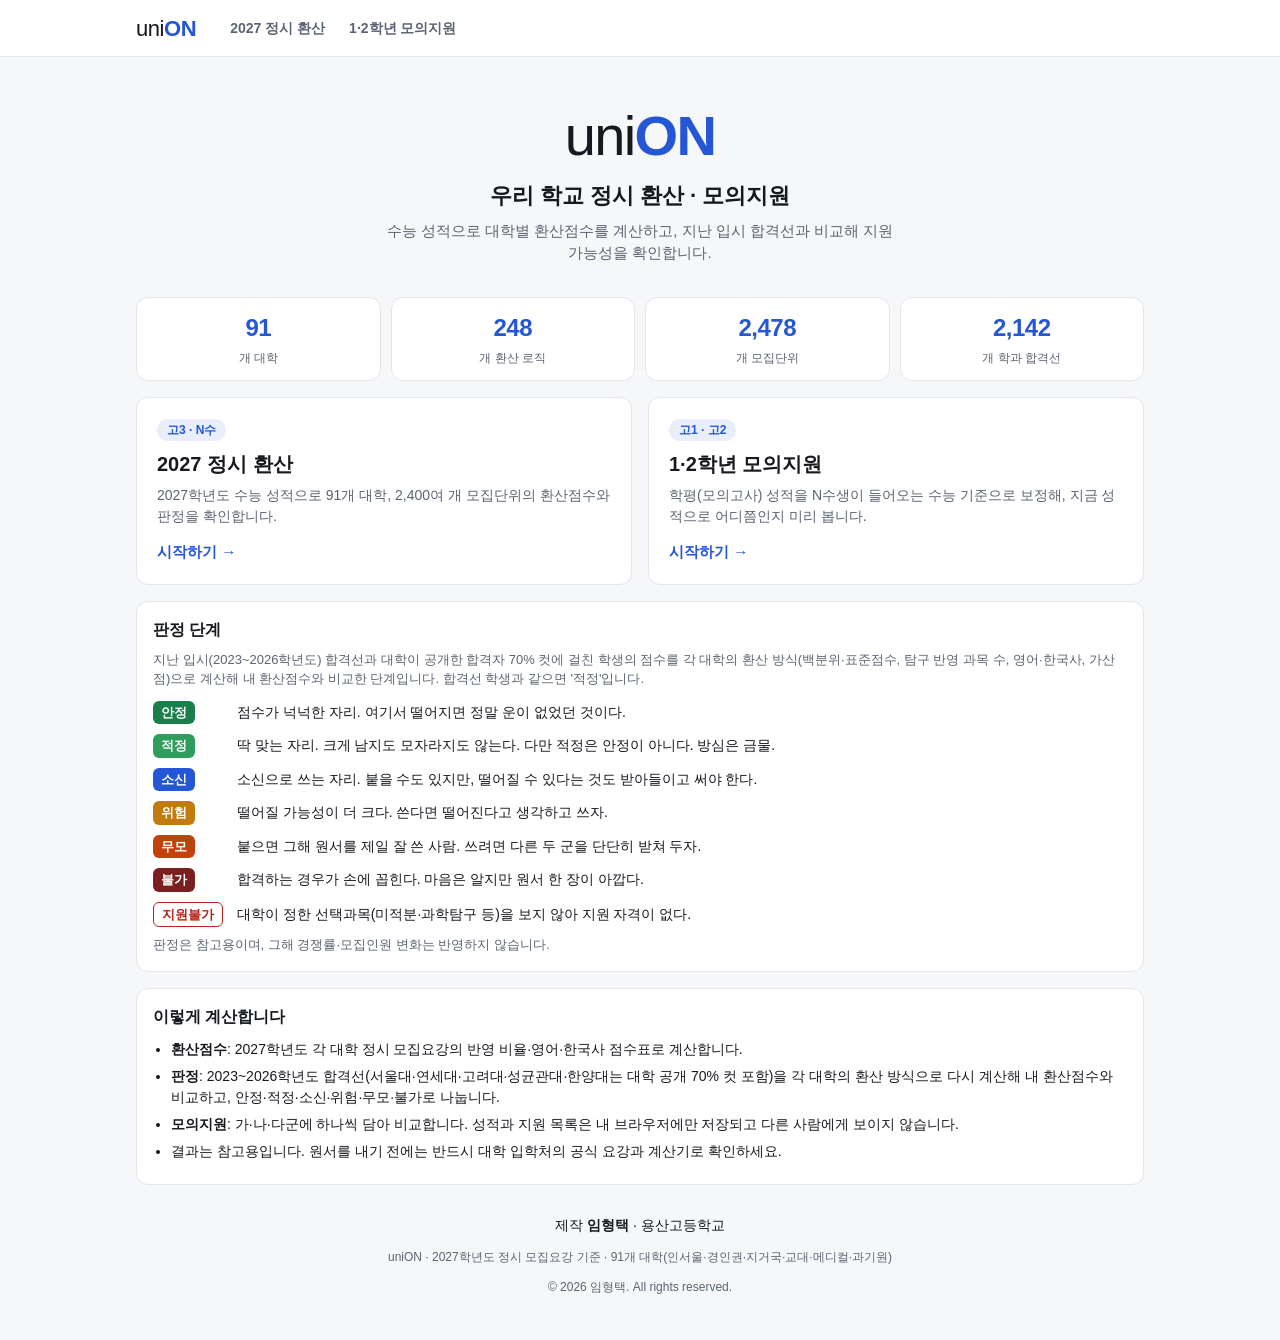
==== commit 7a57c2f4: "사이트 갱신: 서울대·연세대·고려대·성균관대·한양대 2025 공개 입결(70% 컷)을 판정에 반영 Co-Authored-By: Claude Opus 5.5 <noreply@anth" ====
--- a/index.html
+++ b/index.html
@@ -48,7 +48,7 @@
 
   <section class="card legend-home">
     <h2>판정 단계</h2>
-    <p class="hint">지난 입시(2023~2026학년도) 배치표 합격선에 걸친 학생의 점수를 각 대학의 환산 방식(백분위·표준점수, 탐구 반영 과목 수, 영어·한국사, 가산점)으로 계산해 내 환산점수와 비교한 단계입니다. 합격선 학생과 같으면 '적정'입니다.</p>
+    <p class="hint">지난 입시(2023~2026학년도) 합격선과 대학이 공개한 합격자 70% 컷에 걸친 학생의 점수를 각 대학의 환산 방식(백분위·표준점수, 탐구 반영 과목 수, 영어·한국사, 가산점)으로 계산해 내 환산점수와 비교한 단계입니다. 합격선 학생과 같으면 '적정'입니다.</p>
     <dl class="tiers-legend">
       <div><dt><span class="tier t1">안정</span></dt><dd>점수가 넉넉한 자리. 여기서 떨어지면 정말 운이 없었던 것이다.</dd></div>
       <div><dt><span class="tier t2">적정</span></dt><dd>딱 맞는 자리. 크게 남지도 모자라지도 않는다. 다만 적정은 안정이 아니다. 방심은 금물.</dd></div>
@@ -65,7 +65,7 @@
     <h2>이렇게 계산합니다</h2>
     <ul>
       <li><b>환산점수</b>: 2027학년도 각 대학 정시 모집요강의 반영 비율·영어·한국사 점수표로 계산합니다.</li>
-      <li><b>판정</b>: 2023~2026학년도 배치표 합격선을 각 대학의 환산 방식으로 다시 계산해 내 환산점수와 비교하고, 안정·적정·소신·위험·무모·불가로 나눕니다.</li>
+      <li><b>판정</b>: 2023~2026학년도 합격선(서울대·연세대·고려대·성균관대·한양대는 대학 공개 70% 컷 포함)을 각 대학의 환산 방식으로 다시 계산해 내 환산점수와 비교하고, 안정·적정·소신·위험·무모·불가로 나눕니다.</li>
       <li><b>모의지원</b>: 가·나·다군에 하나씩 담아 비교합니다. 성적과 지원 목록은 내 브라우저에만 저장되고 다른 사람에게 보이지 않습니다.</li>
       <li>결과는 참고용입니다. 원서를 내기 전에는 반드시 대학 입학처의 공식 요강과 계산기로 확인하세요.</li>
     </ul>
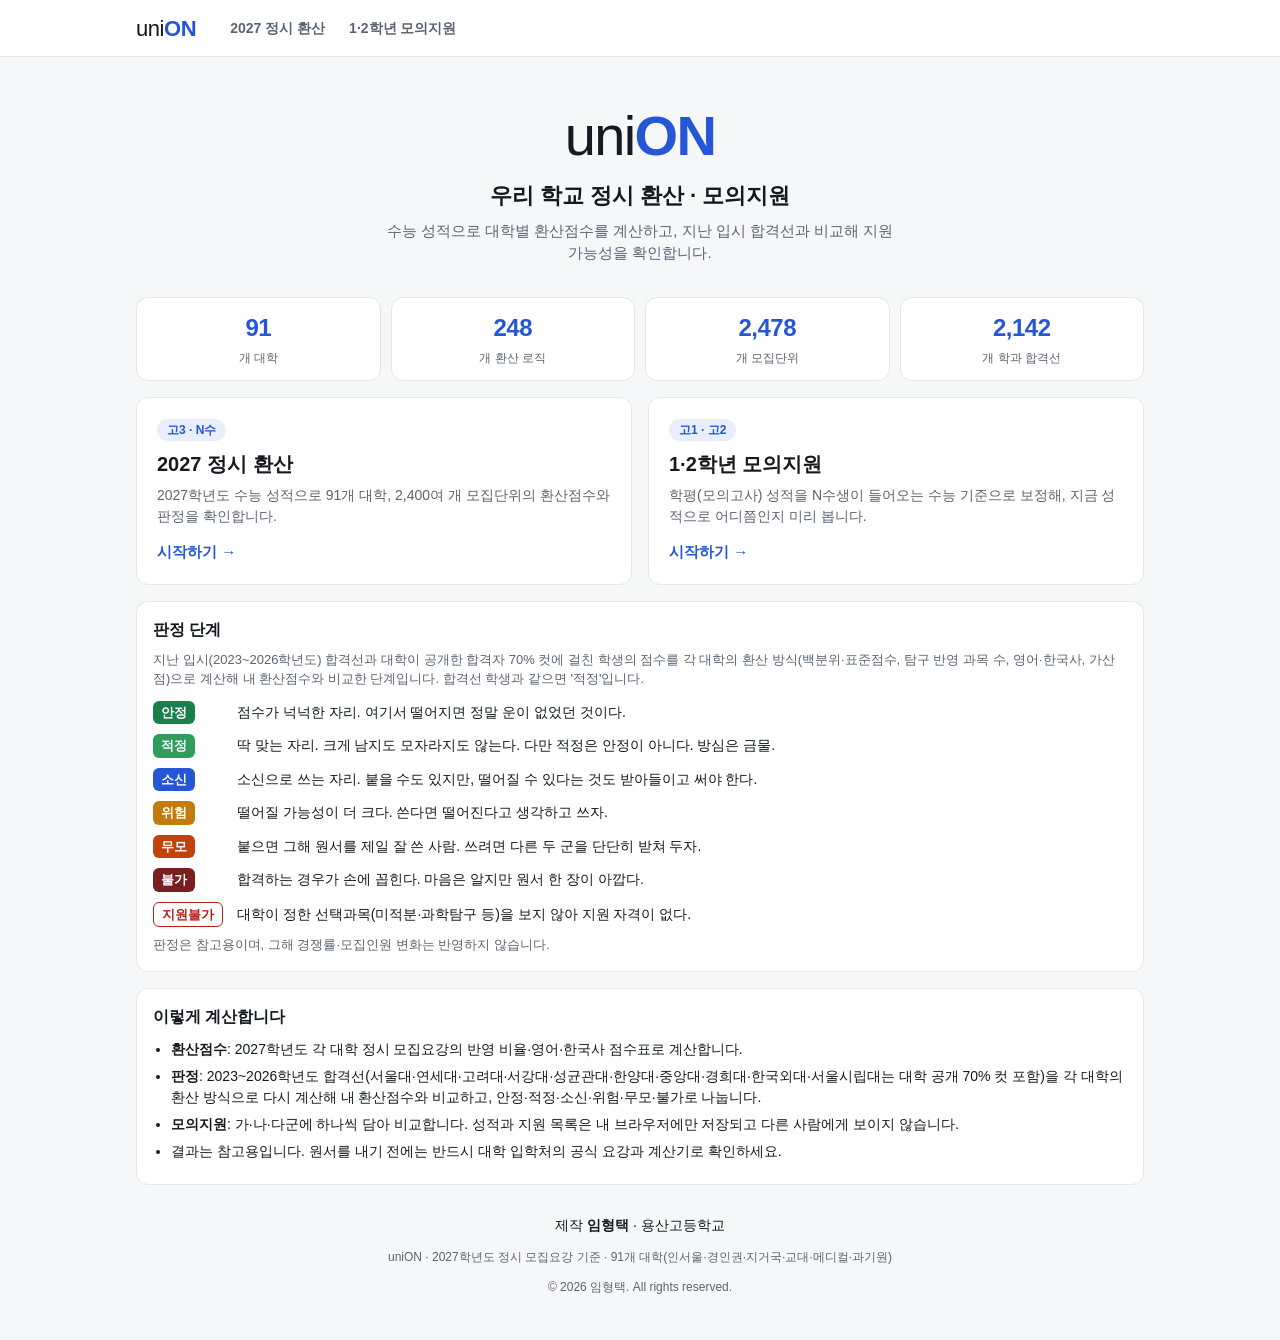
==== commit 73a171ef: "사이트 갱신: 서강대·중앙대·경희대·한국외대·서울시립대 2025 공개 입결 반영, 배점식 환산 버그 수정 Co-Authored-By: Claude Opus 5.5 <noreply@" ====
--- a/index.html
+++ b/index.html
@@ -65,7 +65,7 @@
     <h2>이렇게 계산합니다</h2>
     <ul>
       <li><b>환산점수</b>: 2027학년도 각 대학 정시 모집요강의 반영 비율·영어·한국사 점수표로 계산합니다.</li>
-      <li><b>판정</b>: 2023~2026학년도 합격선(서울대·연세대·고려대·성균관대·한양대는 대학 공개 70% 컷 포함)을 각 대학의 환산 방식으로 다시 계산해 내 환산점수와 비교하고, 안정·적정·소신·위험·무모·불가로 나눕니다.</li>
+      <li><b>판정</b>: 2023~2026학년도 합격선(서울대·연세대·고려대·서강대·성균관대·한양대·중앙대·경희대·한국외대·서울시립대는 대학 공개 70% 컷 포함)을 각 대학의 환산 방식으로 다시 계산해 내 환산점수와 비교하고, 안정·적정·소신·위험·무모·불가로 나눕니다.</li>
       <li><b>모의지원</b>: 가·나·다군에 하나씩 담아 비교합니다. 성적과 지원 목록은 내 브라우저에만 저장되고 다른 사람에게 보이지 않습니다.</li>
       <li>결과는 참고용입니다. 원서를 내기 전에는 반드시 대학 입학처의 공식 요강과 계산기로 확인하세요.</li>
     </ul>
